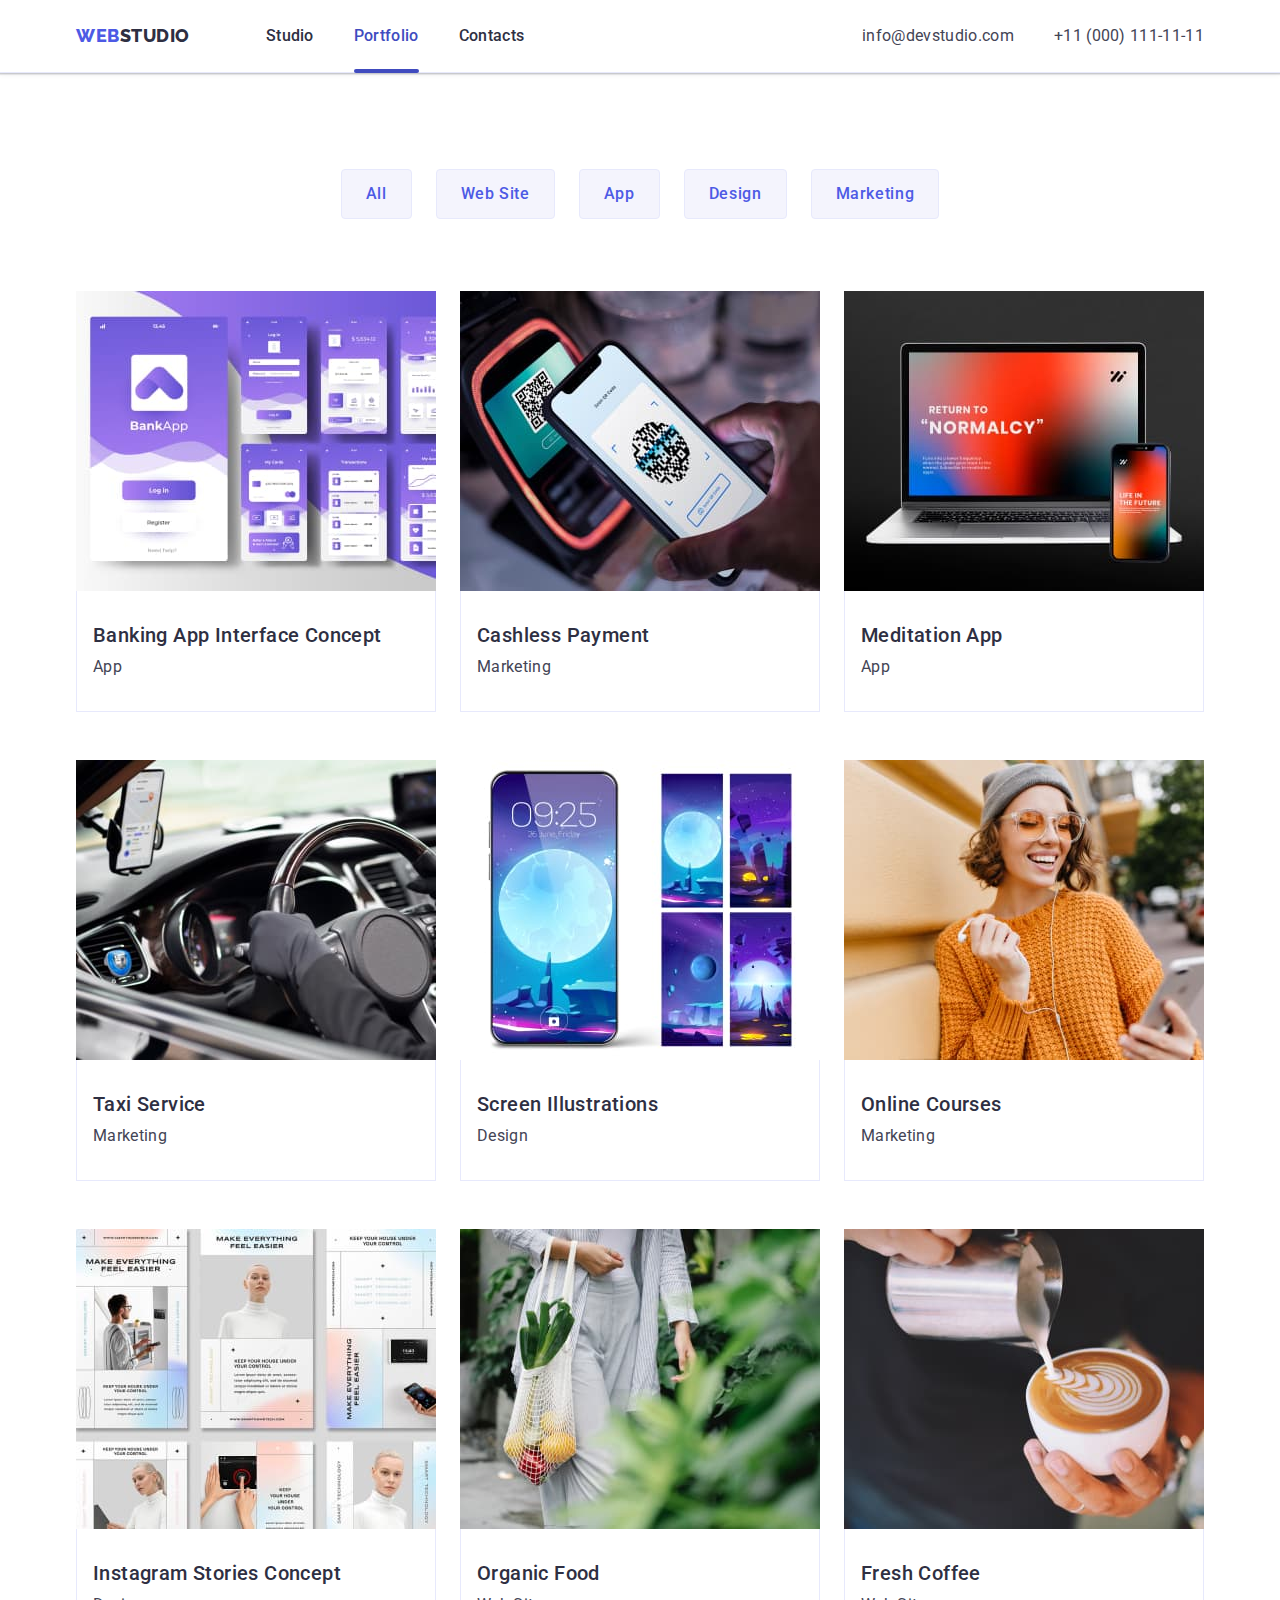
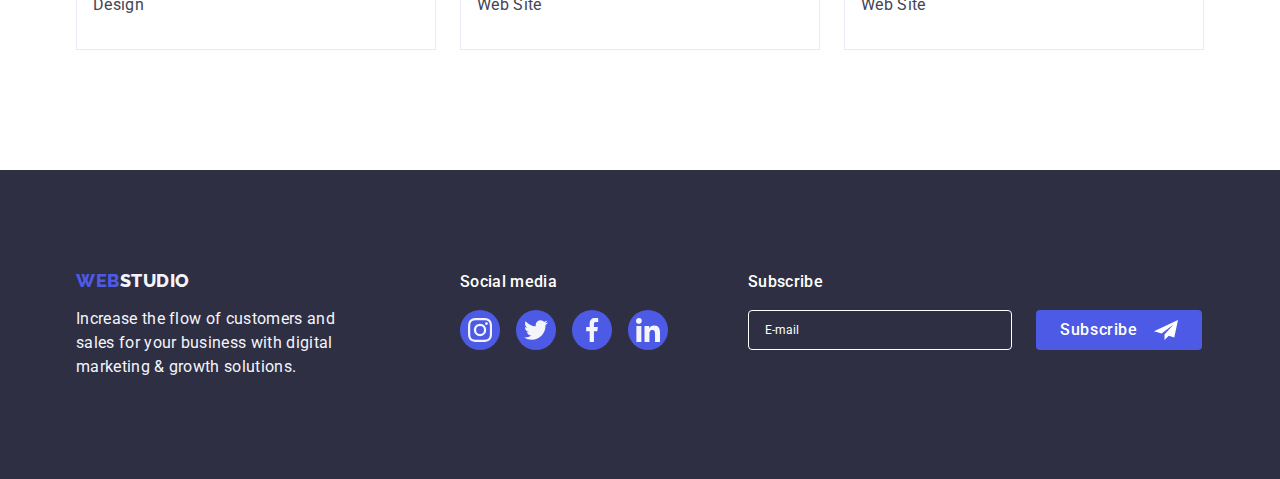
==== portfolio.html @ 39bed16f "doc" ====
<!DOCTYPE html>
<html lang="en">
<head>
    <meta charset="UTF-8">
    <meta http-equiv="X-UA-Compatible" content="IE=edge">
    <meta name="viewport" content="width=device-width, initial-scale=1.0">
    <title>Portfolio</title>
    <link rel="preconnect" href="https://fonts.googleapis.com"/>
<link rel="preconnect" href="https://fonts.gstatic.com"/>
<link href="https://fonts.googleapis.com/css2?family=Raleway:wght@800&family=Roboto:wght@400;500;700&display=swap" rel="stylesheet"/>
<link rel="stylesheet" href="https://cdnjs.cloudflare.com/ajax/libs/modern-normalize/2.0.0/modern-normalize.min.css"/>
    <link rel="stylesheet" href="./css/styles.css"/>
</head>
<body>
    <header class="header">
        <div class="container header-container">
        <nav class="header-navigation">
            <a class="logo link" href="./index.html">Web<span class="logo-color">Studio</span></a>
        <ul class="list header-list">
            <li><a class="link header-item" href="./index.html">Studio</a></li>
            <li><a class="link header-item current" href="./portfolio.html">Portfolio</a></li>
            <li><a class="link header-item" href="">Contacts</a></li>
        </ul>
         </nav>
         <address class="header-address">
            <ul class="header-list-address list">
                <li><a class="header-link-address link" href="mailto:info@devstudio.com">info@devstudio.com</a></li>
                <li><a class="header-link-address link" href="tel:+110001111111">+11 (000) 111-11-11</a></li>
            </ul>
    </address>
        </div>
</header>
<main>
<section class="section">
    <div class="container">
<h1 hidden>Menu</h1>
    <ul class="section-list list">
        <li>
            <button class="section-btn" type="button">All</button>
        </li>
        <li>
            <button class="section-btn" type="button">Web Site</button>
        </li>
        <li>
            <button class="section-btn" type="button">App</button>
        </li>
        <li>
            <button class="section-btn" type="button">Design</button>
        </li>
        <li>
            <button class="section-btn" type="button">Marketing</button>
        </li>
    </ul>
    <ul class="cards-list list">
        <li class="cards-item">
            <a class="card-item link" href="">
                <div class="card-cover-wrap">
            <img src="./images/bankingapp.jpg" alt="Banking App" width="360">
                    <p class="card-cover-text">14 Stylish and User-Friendly App Design Concepts · Task Manager App · Calorie Tracker App · Exotic Fruit Ecommerce App · Cloud Storage App</p>
        </div>
            <div class="card-description">
            <h2 class="card-title">Banking App Interface Concept</h2>
            <p class="card-text">App</p>
            </div></a>
        </li>
        <li class="cards-item">
            <a class="card-item link" href="">
                <div class="card-cover-wrap">
                <img src="./images/payment.jpg" alt="Payment" width="360">
                <p class="card-cover-text">14 Stylish and User-Friendly App Design Concepts · Task Manager App · Calorie Tracker App · Exotic Fruit Ecommerce App · Cloud Storage App</p></div>
                <div class="card-description">
                <h2 class="card-title">Cashless Payment</h2>
                <p class="card-text">Marketing</p>
            </div>
            </a>
        </li>
        <li class="cards-item">
            <a class="card-item link" href="">
                <div class="card-cover-wrap">
                <img src="./images/meditationapp.jpg" alt="Meditation App" width="360">
                <p class="card-cover-text">14 Stylish and User-Friendly App Design Concepts · Task Manager App · Calorie Tracker App · Exotic Fruit Ecommerce App · Cloud Storage App</p></div>
                <div class="card-description">
                <h2 class="card-title">Meditation App</h2>
                <p class="card-text">App</p>
            </div>
            </a>
        </li>
        <li class="cards-item">
            <a class="card-item link" href="">
                <div class="card-cover-wrap">
                <img src="./images/taxiservice.jpg" alt="Taxi Service" width="360">
                <p class="card-cover-text">14 Stylish and User-Friendly App Design Concepts · Task Manager App · Calorie Tracker App · Exotic Fruit Ecommerce App · Cloud Storage App</p></div>
                <div class="card-description">
                <h2 class="card-title">Taxi Service</h2>
                <p class="card-text">Marketing</p>
                </div>
            </a>
        </li>
        <li class="cards-item">
            <a class="card-item link" href="">
                <div class="card-cover-wrap">
                <img src="./images/screenillustrations.jpg" alt="Screen illustrations" width="360">
                <p class="card-cover-text">14 Stylish and User-Friendly App Design Concepts · Task Manager App · Calorie Tracker App · Exotic Fruit Ecommerce App · Cloud Storage App</p></div>
                <div class="card-description">
                <h2 class="card-title">Screen Illustrations</h2>
                <p class="card-text">Design</p>
            </div>
            </a>
        </li>
        <li class="cards-item">
            <a class="card-item link" href="">
                <div class="card-cover-wrap">
                <img src="./images/onlinecourses.jpg" alt="Online courses" width="360">
                <p class="card-cover-text">14 Stylish and User-Friendly App Design Concepts · Task Manager App · Calorie Tracker App · Exotic Fruit Ecommerce App · Cloud Storage App</p></div>
                <div class="card-description">
                <h2 class="card-title">Online Courses</h2>
                <p class="card-text">Marketing</p>
            </div>
            </a>
        </li>
        <li class="cards-item">
            <a class="card-item link" href="">
                <div class="card-cover-wrap">
                <img src="./images/instagram.jpg" alt="Instagram Stories Concept" width="360">
                <p class="card-cover-text">14 Stylish and User-Friendly App Design Concepts · Task Manager App · Calorie Tracker App · Exotic Fruit Ecommerce App · Cloud Storage App</p></div>
                <div class="card-description">
                <h2 class="card-title">Instagram Stories Concept</h2>
                <p class="card-text">Design</p>
            </div>
            </a>
        </li>
        <li class="cards-item">
            <a class="card-item link" href="">
                <div class="card-cover-wrap">
                <img src="./images/organicfood.jpg" alt="Organic Food" width="360">
                <p class="card-cover-text">14 Stylish and User-Friendly App Design Concepts · Task Manager App · Calorie Tracker App · Exotic Fruit Ecommerce App · Cloud Storage App</p></div>
                <div class="card-description">
                <h2 class="card-title">Organic Food</h2>
                <p class="card-text">Web Site</p>
            </div>
            </a>
        </li>
        <li class="cards-item">
            <a class="card-item link" href="">
                <div class="card-cover-wrap">
                <img src="./images/coffee.jpg" alt="Fresh Coffee" width="360">
                <p class="card-cover-text">14 Stylish and User-Friendly App Design Concepts · Task Manager App · Calorie Tracker App · Exotic Fruit Ecommerce App · Cloud Storage App</p></div>
                <div class="card-description">
                <h2 class="card-title">Fresh Coffee</h2>
                <p class="card-text">Web Site</p>
            </div>
            </a>
        </li>
     </ul>
</div>
</section>
</main>
<footer class="footer">
    <div class="container footer-container">
        <div class="footer-composition">
    <a class="logo-footer logo link" href="./index.html">Web<span class="logo-color-footer">Studio</span></a>
    <p class="footer-text">Increase the flow of customers and sales for your business with digital marketing & growth solutions.</p>
</div>
    <div class="footer-soc">
    <p class="footer-soc-text">Social media</p>
    <ul class="footer-soc-list list">
        <li class="footer-soc-item">
            <a href="" class="footer-soc-link link"
            target="_blank"
            rel="noopener norefferrer">
            <svg class="footer-soc-icon" width="24" height="24">
                <use href="./images/icons.svg#icon-instagram">
                </use>
            </svg>
        </a>
        </li>
        <li class="footer-soc-item">
            <a href="" class="footer-soc-link link"
            target="_blank"
            rel="noopener norefferrer">
            <svg class="footer-soc-icon" width="24" height="24">
                <use href="./images/icons.svg#icon-twitter">
                </use>
            </svg>
            </a>
        </li>
        <li class="footer-soc-item">
            <a href="" class="footer-soc-link link"
            target="_blank"
            rel="noopener norefferrer">
            <svg class="footer-soc-icon" width="24" height="24">
                <use href="./images/icons.svg#icon-facebook">
                </use>
            </svg>
        </a>
        </li>
        <li class="footer-soc-item">
            <a href="" class="footer-soc-link link"
            target="_blank"
            rel="noopener norefferrer">
            <svg class="footer-soc-icon" width="24" height="24">
                <use href="./images/icons.svg#icon-linkedin">
                </use>
            </svg>
        </a>
        </li>
    </ul>
</div>
<div class="footer-form">
    <p class="footer-form-title">Subscribe</p>
    <div class="footer-flex">
    <form>
        <label for="footer-email" class="footer-label"></label>
        <input type="text" class="footer-input" name="footer-email" placeholder="E-mail">
    </form>
    <button type="submit" class="footer-form-btn">
        <span class="footer-btn">Subscribe</span>
        <svg class="footer-btn-icon" width="24" height="24">
            <use href="./images/icons.svg#icon-Frame"></use>
        </svg>
    </button></div>
</div>
</footer>
</body>
</html>
---- css/styles.css ----
body {
    font-family: 'Roboto', sans-serif;
    color: #434455;
    background-color: var(--first-background);
}
p, h1, h2, h3, h4, h5, h6 {
    margin: 0;
}
ul, ol {
    margin: 0;
    padding: 0;
}
img {
    display: block;
}
.container {
    width: 1158px;
    padding-left: 15px;
    padding-right: 15px;
    margin: 0 auto;
   
}
:root {
    --title-color: #2E2F42;
    --text-color: #434455;
    --first-background: #FFFFFF;
    --second-background: #2E2F42;
}
.list {
    list-style: none;
}
.link {
    text-decoration: none;
}
/* --------------header--------- */
.header {
border-bottom: 1px solid #E7E9FC;
box-shadow: 0px 2px 1px rgba(46, 47, 66, 0.08), 0px 1px 1px rgba(46, 47, 66, 0.16), 0px 1px 6px rgba(46, 47, 66, 0.08);
}

.logo {
    font-family: 'Raleway', sans-serif;
    font-weight: 800;
    font-size: 18px;
    line-height: 1.17;
    display: flex;
    align-items: center;
    letter-spacing: 0.03em;
    text-transform: uppercase;
    color: #4D5AE5;
    margin-right: 76px;
}
.logo-color{
    font-family: 'Raleway',sans-serif;
    font-weight: 800;
    font-size: 18px;
    line-height: 1.17;
    display: flex;
    align-items: center;
    letter-spacing: 0.03em;
    text-transform: uppercase;
    color: #2E2F42;
    
}

.header-container {
    display: flex;
    padding: 0 15px;
    
}
.header-navigation {
    display: flex;
    align-items: center;
}
.header-list {
    display: flex;
    align-items: center;
    gap: 40px;
}
.header-item {
    padding-top: 24px;
    font-weight: 500;
    font-size: 16px;
    line-height: 1.5;
    letter-spacing: 0.02em;
    color: var(--title-color);
    display: block;
    padding-bottom: 24px;
    position: relative;
    transition-property: color;
    transition: color 250ms cubic-bezier(0.4, 0, 0.2, 1);
     
}
.header-item::after {
    content: '';
    position: absolute;
    left: 0;
    bottom: -1px; 
    transform: scaleX(0);
    width: 100%;
    height: 4px;
    background-color: #404BBF;
    border-radius: 2px;
    transition-property: transform;
    transition: transform 250ms cubic-bezier(0.4, 0, 0.2, 1); 
}
.header-item:hover::after,
 .header-item:focus::after,
 .header-item.current::after {
    transform: scaleX(1);
 }

.header-item:hover,
 .header-item:focus,
 .header-item.current{
    color: #404BBF;

}

.header-address {
    font-style: normal;
    margin-left: auto;
}
.header-list-address {
    display: flex;
    align-items: center;
    gap: 40px;
    padding-top: 24px;
    padding-bottom: 24px;
}
.header-link-address {
    font-size: 16px;
    font-style: normal;
    line-height: 1.5;
    letter-spacing: 0.02em;
    color: var(--text-color);
    transition-property: color;
    transition: color 250ms cubic-bezier(0.4, 0, 0.2, 1);
}
.header-link-address:hover, 
.header-link-address:focus {
    color: #404BBF;
}

/* --------------section--------- */
.section {
    padding-top: 96px; padding-bottom: 120px;
}
.section-list {
    gap: 24px;
    display: flex;
    justify-content: center;
    margin-bottom: 72px;

}
.section-btn {
    font-family:inherit;
    font-weight: 500;
    font-size: 16px;
    line-height: 1.5;
    text-align: center;
    letter-spacing: 0.04em;
    color: #4D5AE5;
    background: #F4F4FD;
    border: 1px solid #E7E9FC;
    border-radius: 4px;
    cursor: pointer;
    padding: 12px 24px;
    transition: color 250ms cubic-bezier(0.4, 0, 0.2, 1), background-color 250ms cubic-bezier(0.4, 0, 0.2, 1), border-color 250ms cubic-bezier(0.4, 0, 0.2, 1), box-shadow 250ms cubic-bezier(0.4, 0, 0.2, 1);
   
}
.section-btn:hover {
    background-color: #4D5AE5;
    color: #FFFFFF;
    border: 1px solid transparent;
    box-shadow: 0px 3px 1px rgba(0, 0, 0, 0.1), 0px 2px 1px rgba(0, 0, 0, 0.08), 0px 2px 2px rgba(0, 0, 0, 0.12); 
}
.section-btn:focus{
    background-color: #404BBF;
    color: #FFFFFF;
    border: 1px solid transparent; 
    box-shadow: 0px 3px 1px rgba(0, 0, 0, 0.1), 0px 2px 1px rgba(0, 0, 0, 0.08), 0px 2px 2px rgba(0, 0, 0, 0.12); 
}

    /* --------------main--------- */
.main {
    background: var(--second-background);
    padding-top: 188px;
    padding-bottom: 188px;
    background-image:
        linear-gradient(rgba(46, 47, 66, 0.7), rgba(46, 47, 66, 0.7)), url(../images/img-name.jpg);
    max-width: 1440px;
    background-repeat: no-repeat;
    background-position: center;
    background-size: cover;
}

.main-title {
    font-size: 56px;
    line-height: 1.07;
    text-align: center;
    letter-spacing: 0.02em;
    color: #FFFFFF;
   max-width: 496px;
   height: 120px;
   margin-bottom: 48px;
   padding-left: 316px;
   padding-right: 316px;
   box-sizing: content-box;
}
.page-main-btn {
    font-family:inherit;
    font-weight: 500;
    font-size: 16px;
    line-height: 1.5;
    letter-spacing: 0.04em;
    color: #FFFFFF;
    background: #4D5AE5;
    box-shadow: 0px 4px 4px rgba(0, 0, 0, 0.15);
    border-radius: 4px;
    cursor: pointer;
    border: none;
    
}
.main-btn {
    min-width: 169px;
    height: 56px;
   margin-right: 479px;
    margin-left: 480px;
    display: block;
    transition-property: color;
    transition: background-color 250ms cubic-bezier(0.4, 0, 0.2, 1); 
    

}

.main-btn:hover, .main-btn:focus {
    background-color: #404BBF;
    
}

 /* --------------wraper--------- */
 .wrapper {
    padding: 120px 0;
 }
 .wraper-container {
    display: flex;
    justify-content: center;
    align-items: center;
    
 }
 .wraper-soc {
    display: flex;
    align-items: center;
    justify-content: center;
    height: 112px;
    background-color: #f4f4fd;
    border-radius: 4px;
    margin-bottom: 8px;
 }
 .wrapper-soc-list {
    display: flex;
    align-items: center;
    flex-wrap: wrap; 
    gap: 24px;
}

.wraper-soc-item {
    width: 264px;
    
}
.wraper-soc-link {
    width: 100%;
    height: 100%;
    display: flex;
    justify-content: center;
   align-items: center;
}

 .wrapper-menu {
  position: absolute;
  width: 1px;
  height: 1px;
  margin: -1px;
  border: 0;
  padding: 0;
  white-space: nowrap;
  clip-path: inset(100%);
  clip: rect(0 0 0 0);
  overflow: hidden;
}

.wrapper-list-title {
    font-weight: 500;
    font-size: 20px;
    line-height: 1.2;
    letter-spacing: 0.02em;
    color:var(--title-color);
    margin-bottom: 8px;
    
}
.wrapper-list-text {
    font-size: 16px;
    line-height: 1.5;
    letter-spacing: 0.02em;
    max-width: 264px;
    
}
/* ------------services----------- */
.services {
    padding-bottom: 120px;
}
.services-container {
    display: flex;
    flex-wrap: wrap;
    justify-content: center;
    
}
.services-title {
    font-size: 36px;
    line-height: 1.11;
    text-align: center;
    letter-spacing: 0.02em;
    text-transform: capitalize;
    color:var(--title-color);
    margin-bottom: 72px;
    min-width: 323px;
    
    
    
}
.services-list {
    
    display: flex;
    gap: 24px;
    
}

/* ------------team----------- */
.team {
    padding: 120px 0;
    background-color: #F4F4FD
}
.team-container {
    display: flex;
    flex-wrap: wrap;
    justify-content: center;
}
.team-soc-list {
    display: flex;
    justify-content: center;
    gap: 24px;
}
.team-soc-item {
    width: 40px;
    height: 40px;
}
.team-soc-link {
    width: 100%;
    height: 100%;
    background-color: #4D5AE5;
    border-radius: 50%;
    display: flex;
    align-items: center;
    justify-content: center;
    transition-property: color;
    transition: background-color 250ms cubic-bezier(0.4, 0, 0.2, 1);

}
.team-soc-link:hover {
    background-color: #404bbf;;
}
.team-soc-link:focus {
    background-color: #404bbf;;
}
.team-soc-icon {
    fill: #f4f4fd ;
}
.team-block {
    background-color: var(--first-background);
}
.team-list {
    display: flex;
    gap: 24px;
    
}
.team-title {
    font-size: 36px;
    line-height: 1.11;
    text-align: center;
    letter-spacing: 0.02em;
    text-transform: capitalize;
    color: var(--title-color);
    min-width: 162px;
    margin-bottom: 72px;
    
}
.team-description {
    padding: 32px 16px;

}
.team-block {
    width: calc(100%-72px)/4;
    border-radius: 0px 0px 4px 4px;
    box-shadow: 0px 1px 6px rgba(46, 47, 66, 0.08), 0px 1px 1px rgba(46, 47, 66, 0.16), 0px 2px 1px rgba(46, 47, 66, 0.08);
}
.team-item {
    font-weight: 500;
    font-size: 20px;
    line-height: 1.2;
    text-align: center;
    letter-spacing: 0.02em;
    color: var(--title-color);
    margin-bottom: 8px;
}
.team-item-text {
    font-size: 16px;
    line-height: 1.5;
    text-align: center;
    letter-spacing: 0.02em;
    margin-bottom: 8px;
}
.customers {
    padding: 120px 0;
}
.customers-container {
    display: flex;
    align-items: center;
    flex-wrap: wrap;
    justify-content: center;

}
.customers-title {
    font-size: 36px;
    line-height: 1.11;
    text-align: center;
    letter-spacing: 0.02em;
    text-transform: capitalize;
    color: var(--title-color);
    min-width: 183px;
    margin-bottom: 72px;
    
}
.customers-list {
    display: flex;
    gap: 24px;
}
.customers-item {
    width: calc(100% - 120px) / 6;
    height: 88px;
}
.customers-link {
    width: 100%;
    height: 100%;
    border: 1px solid #8E8F99;
    border-radius: 4px;
    display: flex;
    align-items: center;
    justify-content: center;
    fill: #8E8F99;
    color: #8e8f99; 
    transition-property: color, border;
    transition: color 250ms cubic-bezier(0.4, 0, 0.2, 1), border-color 250ms cubic-bezier(0.4, 0, 0.2, 1);
}
.customers-soc-icon {
    width: 164px;
    height: 88px;
    padding: 16px 32px;
    fill: currentColor;
}
.customers-link:hover, .customers-link:focus {
    border-color: #404BBF;
    color: #404bbf; 
}



.cards-list {
    display: flex;
    flex-wrap: wrap;
    column-gap: 24px;
    row-gap: 48px;
    
}
.cards-item {
    background-color: var(--first-background);
     width: calc((100% - 48px) / 3);
     
}
.card-item:hover .card-cover-text {
    transform: translateY(0);
}
.card-item:focus .card-cover-text {
    transform: translateY(0);
}
.card-cover-text {
position: absolute;
top: 0;
font-size: 16px;
line-height: 1.5;
letter-spacing: 0.02em;
padding: 40px 32px;
color: #F4F4FD;
background-color:  #4D5AE5;;
height: 100%;
transform: translateY(100%);
transition: transform 250ms cubic-bezier(0.4, 0, 0.2, 1);
}
.card-cover-wrap {
position: relative;
overflow: hidden;
}
.card-title {
    font-weight: 500;
    font-size: 20px;
    line-height: 1.2;
    letter-spacing: 0.02em;
    color:var(--title-color);
    margin-bottom: 8px;
    
}
.card-item {
    display: block;
    transition-property: box-shadow;
    transition: box-shadow 250ms cubic-bezier(0.4, 0, 0.2, 1);
}
.card-item:hover, .card-item:focus {
    box-shadow: 0px 1px 6px rgba(46, 47, 66, 0.08), 0px 1px 1px rgba(46, 47, 66, 0.16), 0px 2px 1px rgba(46, 47, 66, 0.08);
}

.card-text {
    font-size: 16px;
    line-height: 1.5;
    letter-spacing: 0.02em;
    color:var(--text-color);
}
.card-description {
    padding: 32px 16px;
    border: 1px solid #E7E9FC;
    border-top: none;
}
/* ------------footer----------- */
.footer {
    background: var(--second-background);
    padding-top: 100px;
    padding-bottom: 100px;
}
.footer-container {
   display: flex;
   align-items: baseline;
}

.footer-text {
    font-size: 16px;
    line-height: 1.5;
    letter-spacing: 0.02em;
    color: #F4F4FD;
    max-width: 264px;
}
.logo-footer {
    margin-bottom: 16px;
    display: inline-block;
}
.logo-color-footer{
    color: #F4F4FD;
}
.footer-soc-text {
    font-weight: 500;
    font-size: 16px;
    line-height: 1.5;
    letter-spacing: 0.02em;
    color: var(--first-background);
    margin-bottom: 16px;
}
.footer-soc-list {
    display: flex;
    justify-content: center;
    gap: 16px;
}

.footer-soc-item {
    width: 40px;
    height: 40px;
}
.footer-soc-link {
    width: 100%;
    height: 100%;
    background-color: #4D5AE5;
    border-radius: 50%;
    display: flex;
    justify-content: center;
    align-items: center;
    transition: background-color 250ms cubic-bezier(0.4, 0, 0.2, 1);
}

.footer-soc-icon {
    fill: #f4f4fd ;
    transition-property: color;
    transition: background-color 250ms cubic-bezier(0.4, 0, 0.2, 1);
}
.footer-soc-link:hover {
    background-color: #31d0aa;

}
.footer-soc-link:focus {
    background-color: #31d0aa;
}
.footer-composition {
    margin-right: 120px;
}
.footer-form {
    margin-left: 80px;
}
.footer-flex {
    display: flex;
    gap: 24px;
    margin-top: 16px;
}
.footer-form-title {
    font-weight: 500;
    font-size: 16px;
    line-height: 1.5;
    letter-spacing: 0.02em;
    color: var(--first-background);
}
.footer-input {
    outline: transparent;
    width: 264px;
    height: 40px;
    border: 1px solid #FFFFFF;
    border-radius: 4px;
    background-color: #2E2F42;
    color: #FFFFFF;
}
.footer-input::placeholder {
    font-weight: 400;
    font-size: 12px;
    line-height: 2.0;
    color: #FFFFFF;
    position: absolute;
    top: 50%;
    transform: translateY(-50%);
    left: 16px;
}
.footer-form-btn {
    font-weight: 500;
    font-size: 16px;
    line-height: 1.5;
    display: flex;
    align-items: center;
    text-align: center;
    letter-spacing: 0.04em;
    color: #FFFFFF;
    background-color: #4D5AE5;
    border-radius: 4px;
    padding: 8px 24px;
    gap: 16px;
    border: none;
    transition-property: background-color;
    transition: background-color 250ms cubic-bezier(0.4, 0, 0.2, 1)
}
.footer-form-btn:focus, .footer-form-btn:hover {
    background-color: #404BBF;;
}
.footer-btn-icon {
    fill: #FFFFFF;
}

.backdrop {
    position: fixed;
    width: 100%;
    height: 100%;
    background-color: rgba(46, 47, 66, 0.4);
    top: 0;
    transition: opacity 250ms cubic-bezier(0.4, 0, 0.2, 1),visibility 250ms cubic-bezier(0.4, 0, 0.2, 1);
}
.backdrop.is-hidden .modal {
    transform: translate(-50%, -50%) scale(0);
}
.modal {
    position: absolute;
    top: 50%;
    left: 50%;
    transform: translate(-50%, -50%) scale(1);
    transition: transform 250ms cubic-bezier(0.4, 0, 0.2, 1); 
    width: 408px;
    min-height: 584px;
    background-color: #FCFCFC;
    border-radius: 4px;
    box-shadow: 0px 1px 1px rgba(0, 0, 0, 0.14), 0px 1px 3px rgba(0, 0, 0, 0.12), 0px 2px 1px rgba(0, 0, 0, 0.2);
    padding: 24px;
}

.modal-close {
    width: 24px;
    height: 24px;
    border-radius: 50%;
    background-color: #E7E9FC;
    border: 1px solid rgba(0, 0, 0, 0.1);
    display: block;
    margin-left: auto;
    color: #2E2F42;
    position: absolute; 
    top: 24px;
    right: 24px;
    padding: 0;
    cursor: pointer;
    transition: background-color 250ms cubic-bezier(0.4, 0, 0.2, 1), border 250ms cubic-bezier(0.4, 0, 0.2, 1); 
    display: flex;
    align-items: center;
    justify-content: center;
}
.modal-close:hover, .modal-close:focus {
    background-color: #404bbf;
    border: none;
}
.modal-close:hover .modal-icon,
 .modal-close:focus .modal-icon {
    fill: #ffffff;
}
.modal-icon {
    fill: #2E2F42;
    transition: fill 250ms cubic-bezier(0.4, 0, 0.2, 1);
}

.is-hidden {
    visibility: hidden;
    opacity: 0;
    pointer-events: none;
}
.modal-title {
    margin-top: 48px;
    font-weight: 500;
    font-size: 16px;
    line-height: 1.5;
    text-align: center;
    letter-spacing: 0.02em;
    color: #2E2F42;
    margin-bottom: 16px;
}

.modal-input {
    width: 100%;
    height: 40px;
    border: 1px solid #2E2F4266;
    border-radius: 4px;
    outline: transparent;
    padding-left: 38px;
}
.modal-input:focus {
    border-color: #4D5AE5;
}
.modal-input:focus + .form-icon {
    fill:#4D5AE5;
}
.input-label {
    font-style: normal;
    font-weight: 400;
    font-size: 12px;
    line-height: 1.17;
    letter-spacing: 0.04em;
    color: #8E8F99;
    display: block;
}
.modal-text {
    width: 100%;
    border: 1px solid #2E2F4266;;
    border-radius: 4px;
    height: 120px;
    resize: none;
    outline: transparent;
    position: relative;
    margin-top: 4px;
    padding-left: 4px;
}
.input-wrap {
    position: relative;
    margin-top: 4px;
}
.form-icon {
    position: absolute;
    top: 50%;
    left: 16px;
    transform: translateY(-50%);
}
.modal-field {
    margin-bottom: 8px;
}
.modal-text::placeholder {
    font-weight: 400;
    font-size: 12px;
    line-height: 1.17;
    letter-spacing: 0.04em;
    color: rgba(46, 47, 66, 0.4);
    position: absolute;
    top: 8px;
    left: 16px;
}
.modal-text:focus {
    border-color: #4D5AE5;
}
.modal-btn {
    background: #4D5AE5;
    box-shadow: 0px 4px 4px rgba(0, 0, 0, 0.15);
    border-radius: 4px;
    border: none;
    font-style: normal;
    font-weight: 500;
    font-size: 16px;
    line-height: 1.5;
    color: #FFFFFF;
    width: 169px;
    height: 56px;
    position: absolute;
    top: 504px;
    left: 119px;
    transition-property: background-color;
    transition: background-color 250ms cubic-bezier(0.4, 0, 0.2, 1)
}
.modal-btn:focus, .modal-btn:hover {
    background-color:#404BBF;;
}
.check-span {
    width: 16px;
    height: 16px;
    border: 1px solid rgba(46, 47, 66, 0.4);
    border-radius: 2px;
    display: flex;
    justify-content: center;
    align-items: center;
    fill: transparent;
}
.check-label a {
    color: #4D5AE5;
}
.check-label {
    display: flex;
    align-items: center;
    font-weight: 400;
    font-size: 12px;
    line-height: 1.17;
    letter-spacing: 0.04em;
    color: #8E8F99;
    gap: 8px;
}
.modal-chbox:checked + .check-label> .check-span {
    background-color: #404BBF;
    fill: #F4F4FD;
    border: 1px solid #404BBF;
    
}
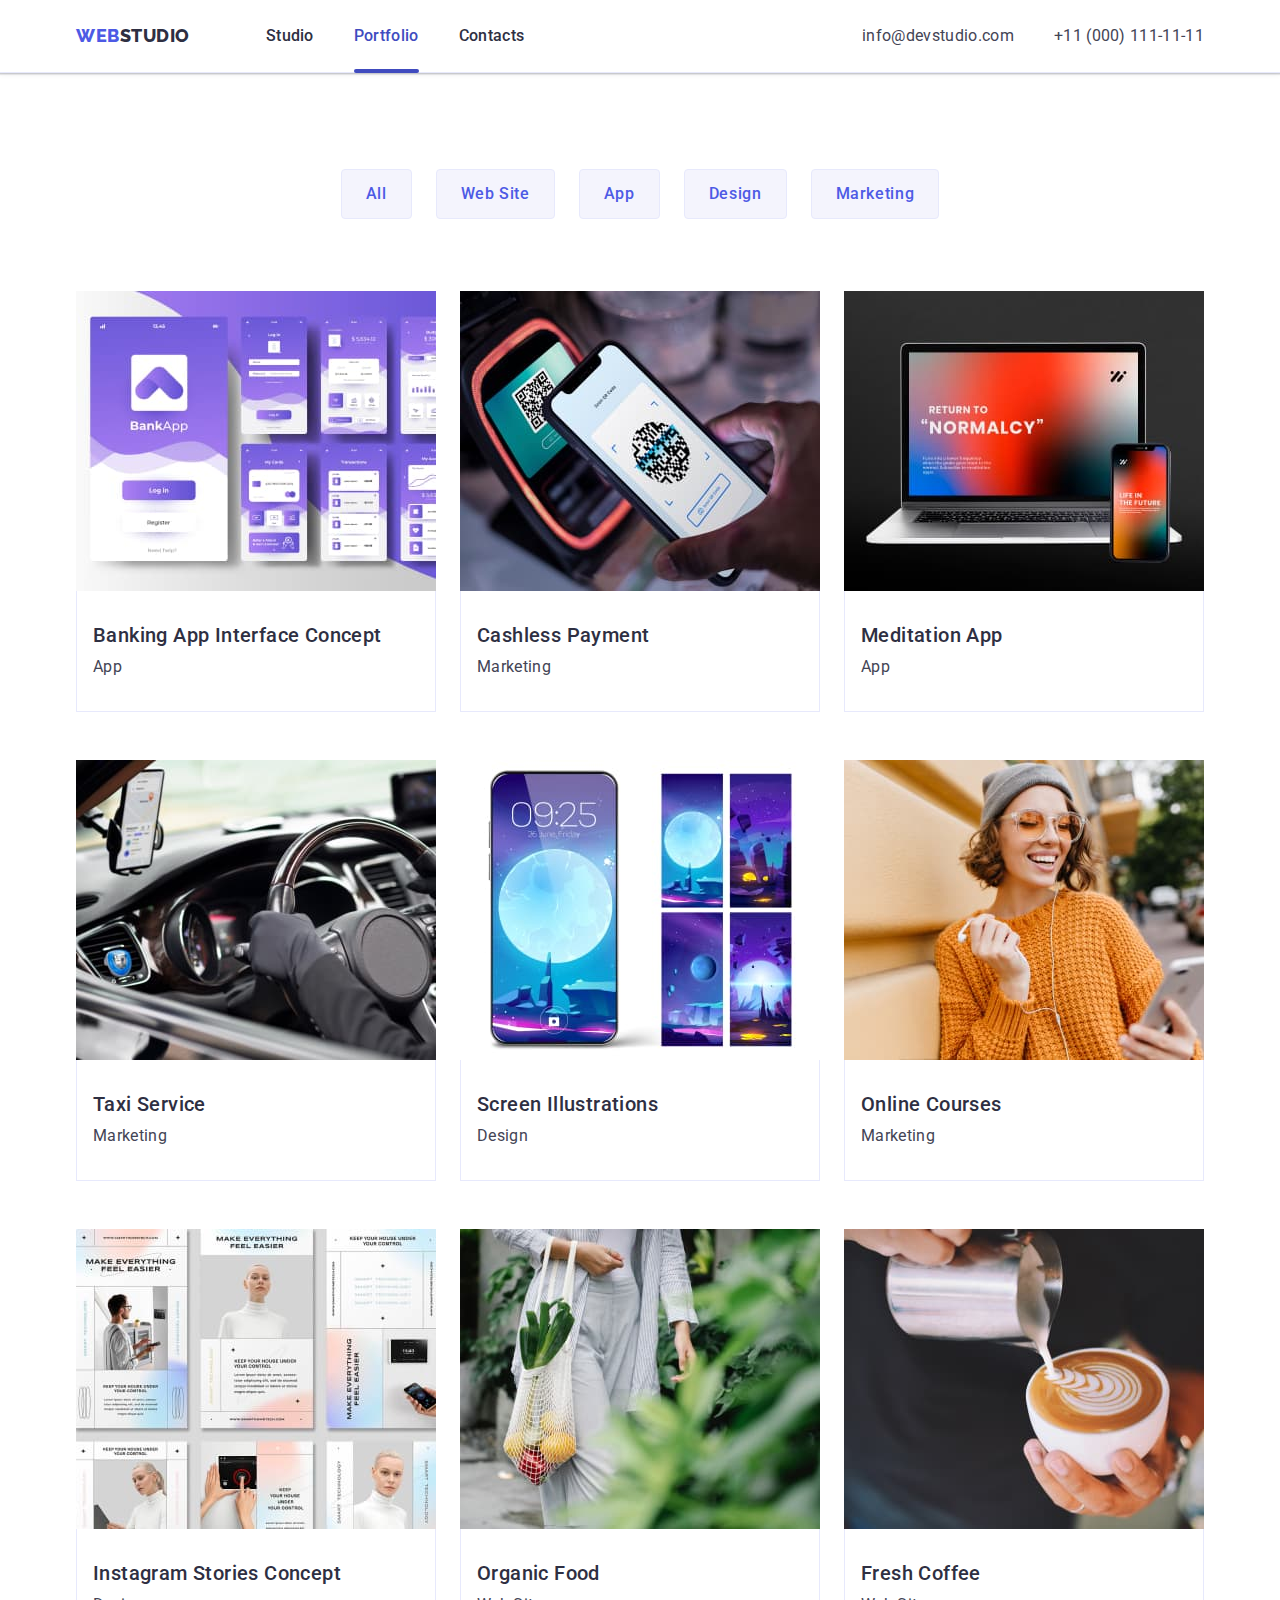
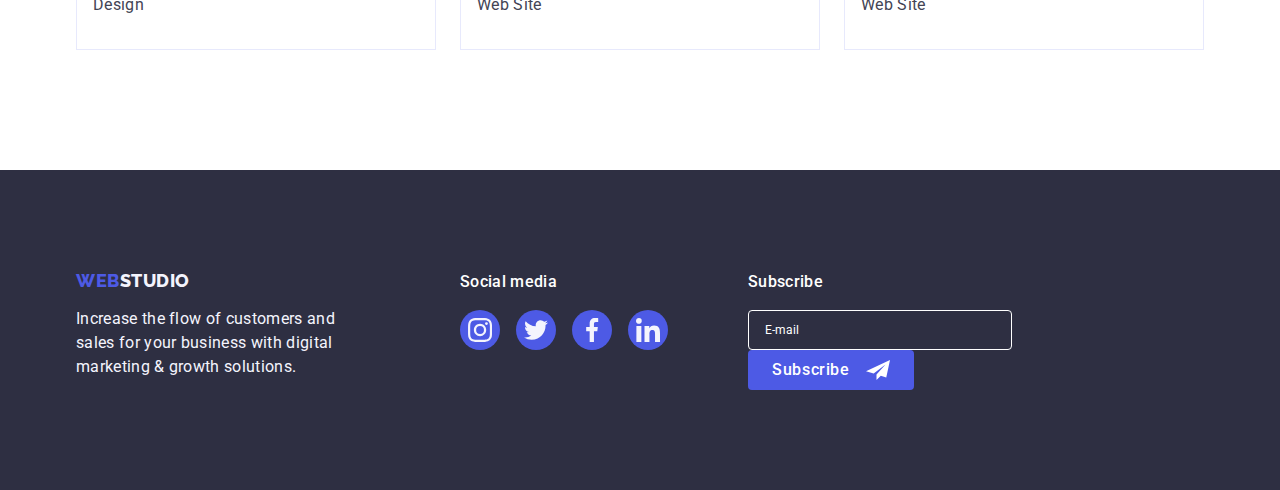
==== commit 549a692e: "footer" ====
--- a/portfolio.html
+++ b/portfolio.html
@@ -211,15 +211,16 @@
     <div class="footer-flex">
     <form>
         <label for="footer-email" class="footer-label"></label>
-        <input type="text" class="footer-input" name="footer-email" placeholder="E-mail">
-    </form>
+        <input type="text" class="footer-input" name="footer-email" id="footer-email" placeholder="E-mail">
+   
     <button type="submit" class="footer-form-btn">
         <span class="footer-btn">Subscribe</span>
         <svg class="footer-btn-icon" width="24" height="24">
             <use href="./images/icons.svg#icon-Frame"></use>
         </svg>
-    </button></div>
-</div>
+    </button></form></div>
+</div>
+    </div>
 </footer>
 </body>
 </html>--- a/css/styles.css
+++ b/css/styles.css
@@ -614,7 +614,7 @@
 .footer-flex {
     display: flex;
     gap: 24px;
-    margin-top: 16px;
+    
 }
 .footer-form-title {
     font-weight: 500;
@@ -622,6 +622,7 @@
     line-height: 1.5;
     letter-spacing: 0.02em;
     color: var(--first-background);
+    margin-bottom: 16px;
 }
 .footer-input {
     outline: transparent;
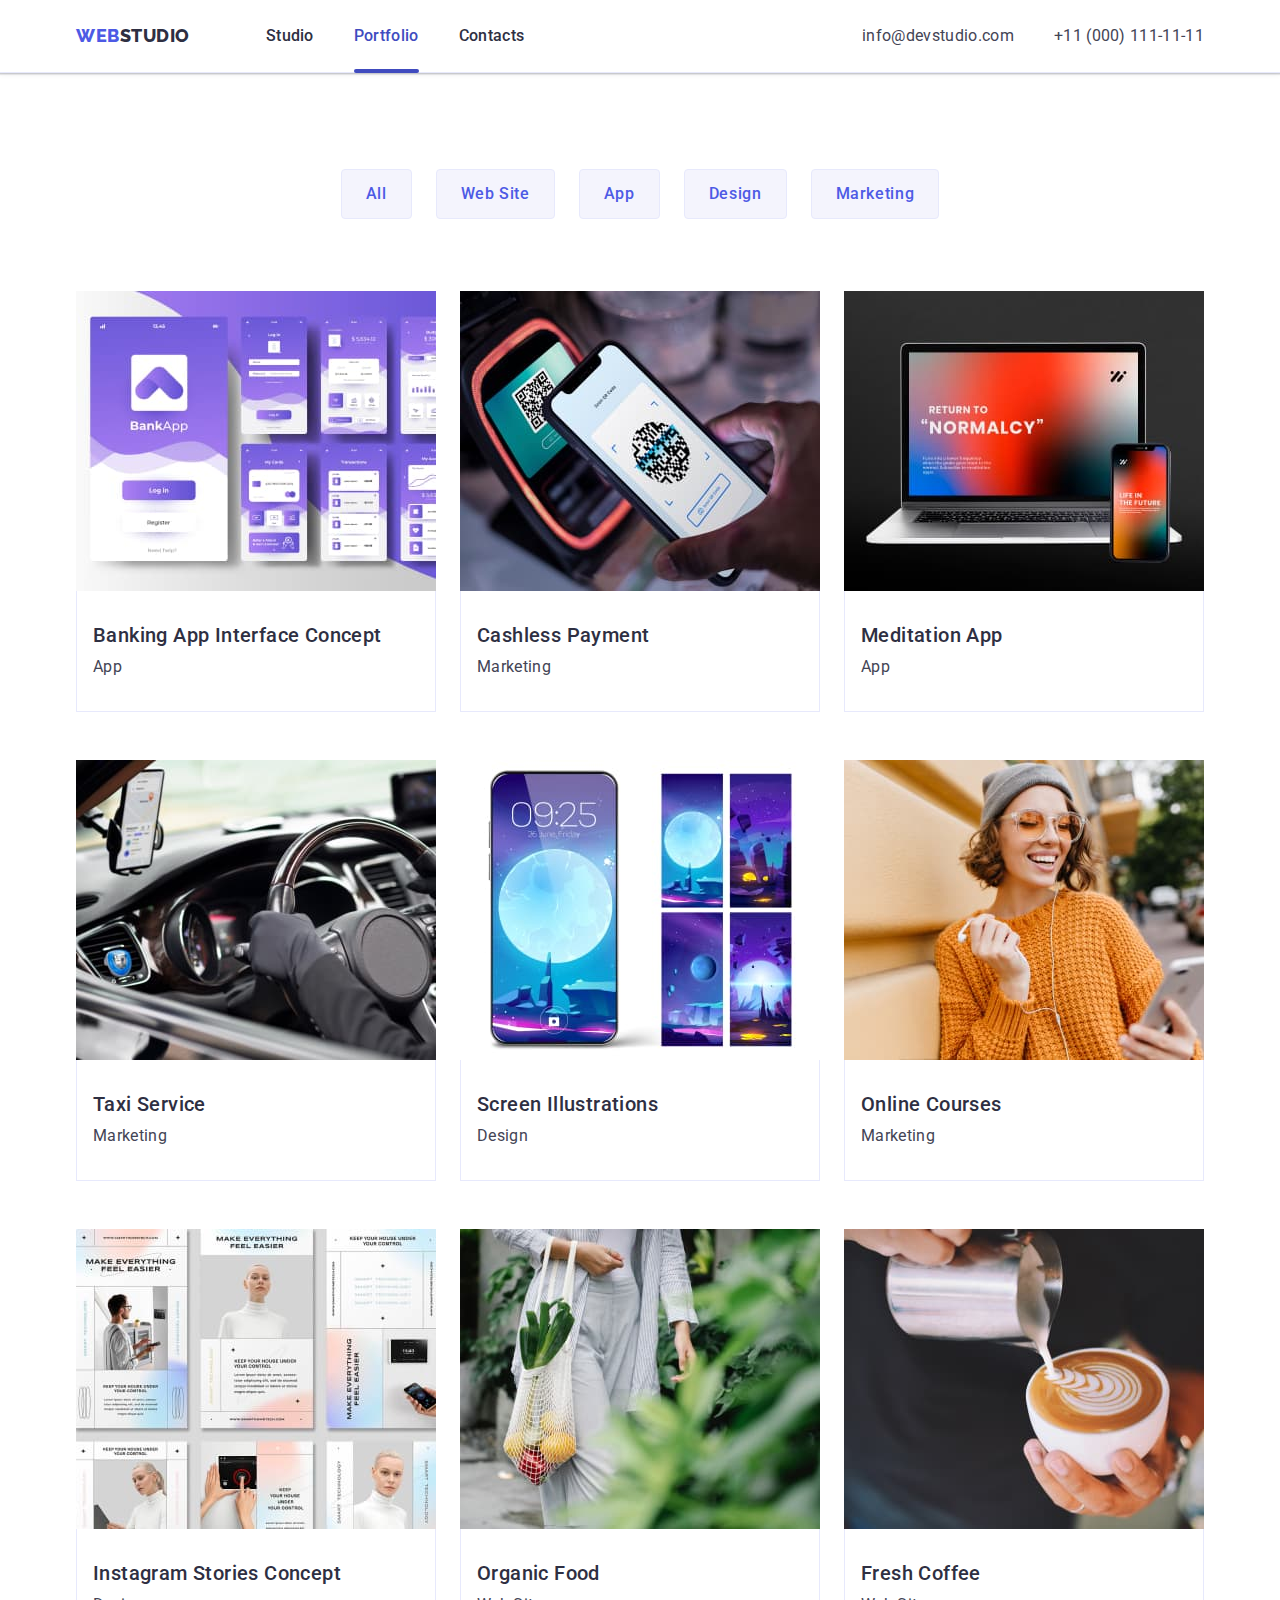
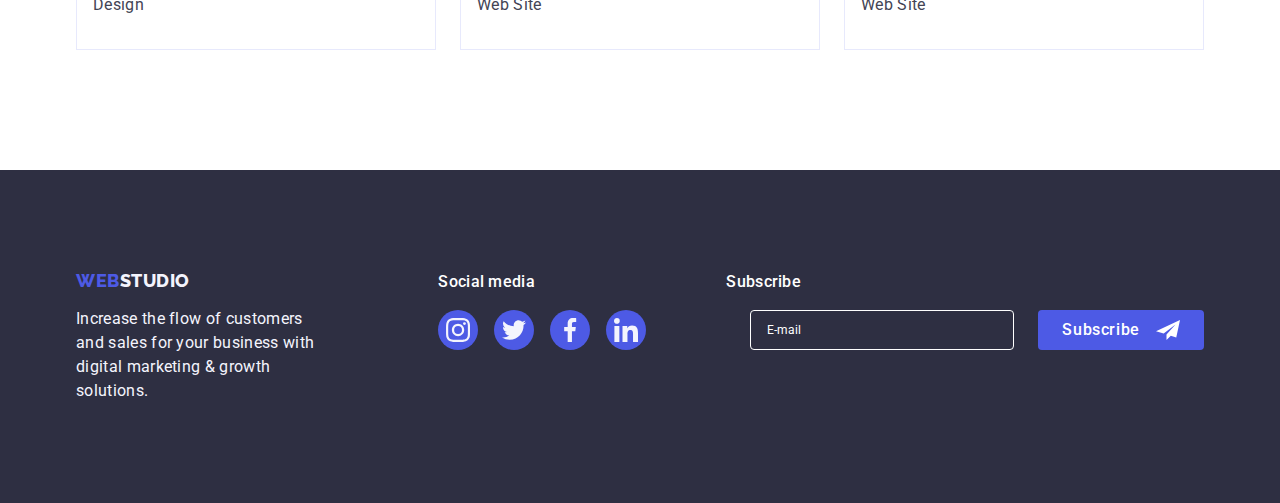
==== commit 57e09533: "doc" ====
--- a/portfolio.html
+++ b/portfolio.html
@@ -208,8 +208,8 @@
 </div>
 <div class="footer-form">
     <p class="footer-form-title">Subscribe</p>
-    <div class="footer-flex">
-    <form>
+    <div class="footer-form-div">
+    <form class="footer-flex">
         <label for="footer-email" class="footer-label"></label>
         <input type="text" class="footer-input" name="footer-email" id="footer-email" placeholder="E-mail">
    
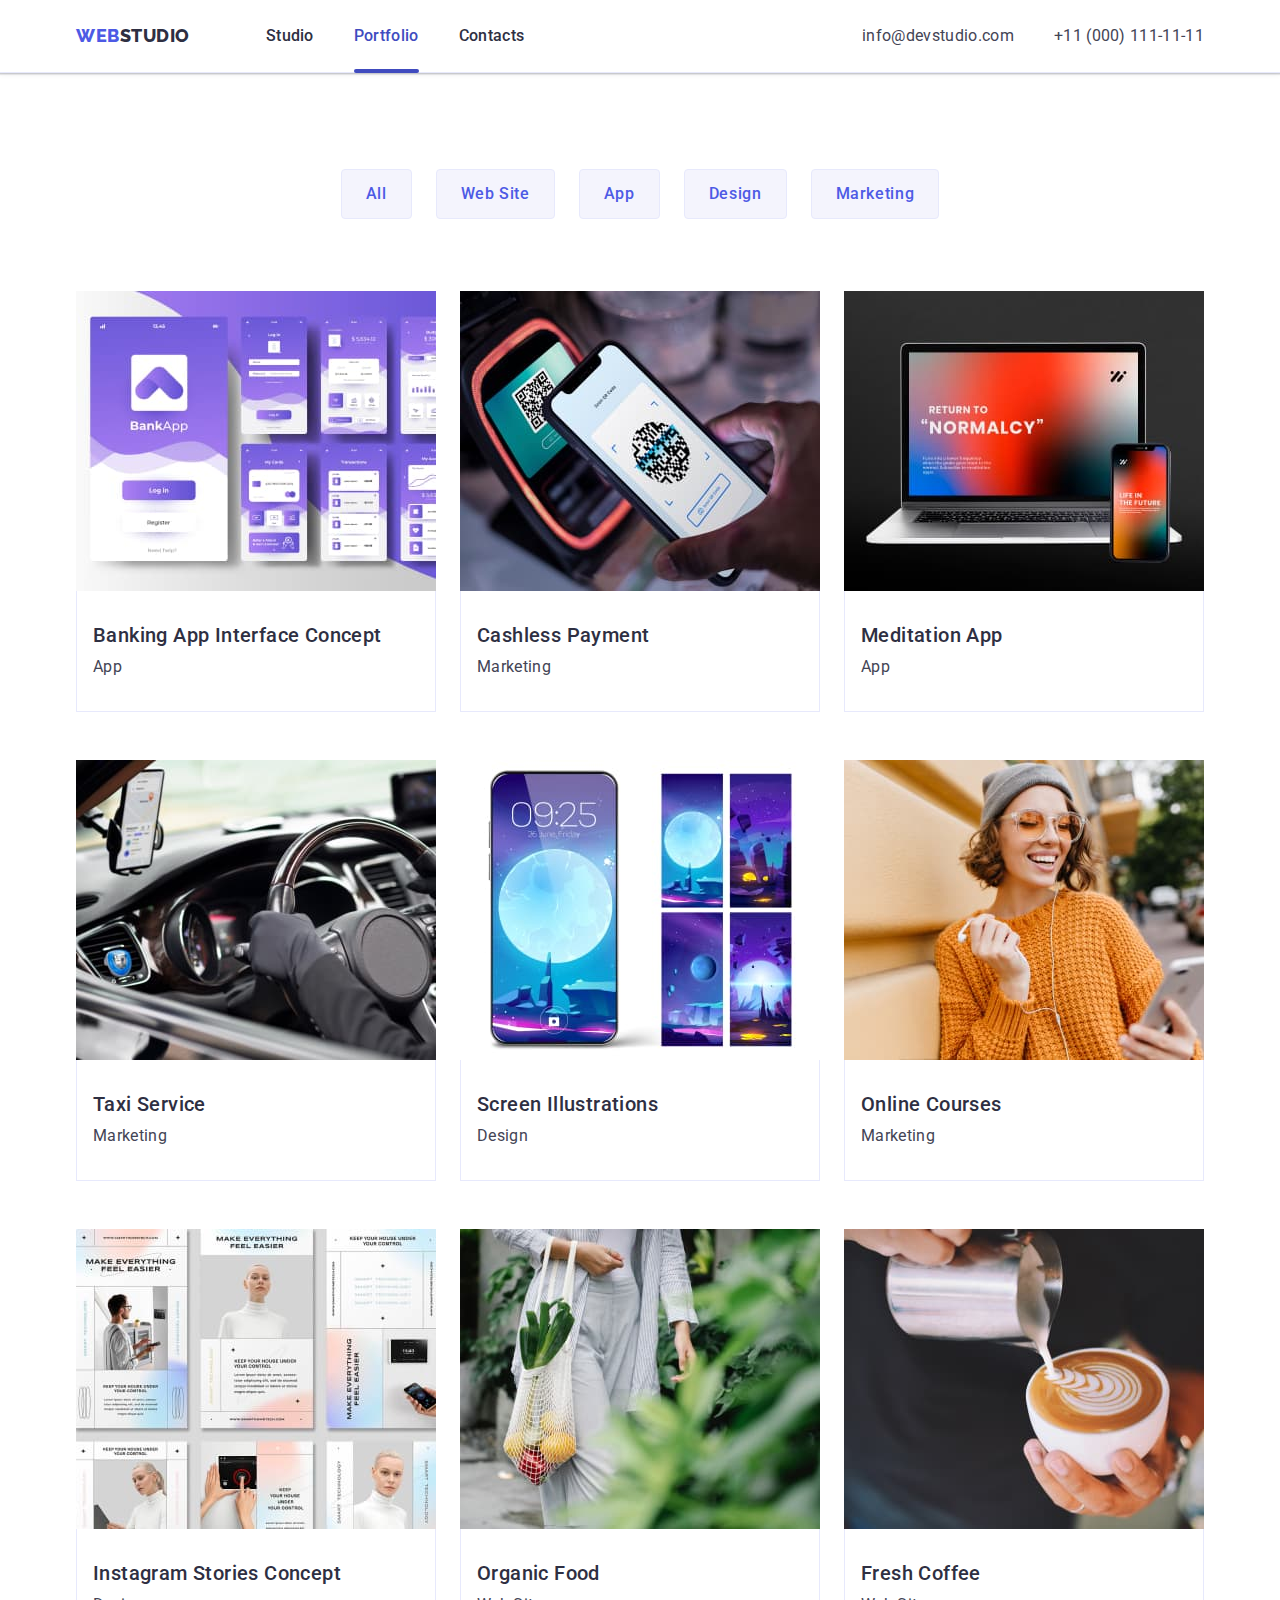
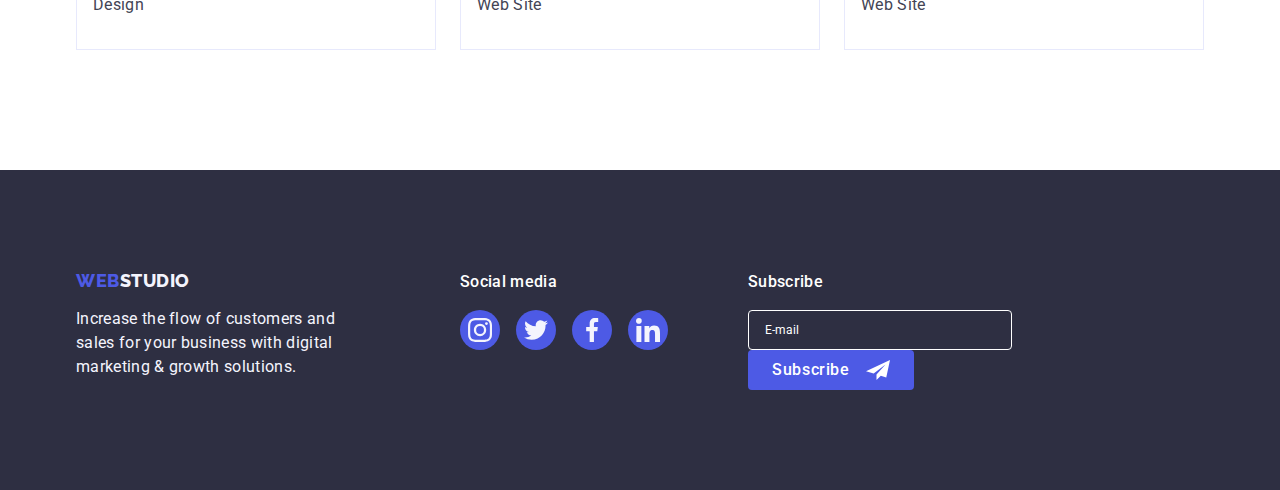
==== commit c4390f6c: "footer" ====
--- a/portfolio.html
+++ b/portfolio.html
@@ -208,17 +208,15 @@
 </div>
 <div class="footer-form">
     <p class="footer-form-title">Subscribe</p>
-    <div class="footer-form-div">
     <form class="footer-flex">
-        <label for="footer-email" class="footer-label"></label>
+        <label for="footer-email" class="footer-label">
         <input type="text" class="footer-input" name="footer-email" id="footer-email" placeholder="E-mail">
-   
     <button type="submit" class="footer-form-btn">
         <span class="footer-btn">Subscribe</span>
         <svg class="footer-btn-icon" width="24" height="24">
             <use href="./images/icons.svg#icon-Frame"></use>
         </svg>
-    </button></form></div>
+    </button></label></form>
 </div>
     </div>
 </footer>
--- a/css/styles.css
+++ b/css/styles.css
@@ -674,6 +674,7 @@
     background-color: rgba(46, 47, 66, 0.4);
     top: 0;
     transition: opacity 250ms cubic-bezier(0.4, 0, 0.2, 1),visibility 250ms cubic-bezier(0.4, 0, 0.2, 1);
+    
 }
 .backdrop.is-hidden .modal {
     transform: translate(-50%, -50%) scale(0);
@@ -689,7 +690,7 @@
     background-color: #FCFCFC;
     border-radius: 4px;
     box-shadow: 0px 1px 1px rgba(0, 0, 0, 0.14), 0px 1px 3px rgba(0, 0, 0, 0.12), 0px 2px 1px rgba(0, 0, 0, 0.2);
-    padding: 24px;
+    padding: 72px 24px 24px 24px;
 }
 
 .modal-close {
@@ -730,7 +731,6 @@
     pointer-events: none;
 }
 .modal-title {
-    margin-top: 48px;
     font-weight: 500;
     font-size: 16px;
     line-height: 1.5;
@@ -747,6 +747,8 @@
     border-radius: 4px;
     outline: transparent;
     padding-left: 38px;
+    background-color: transparent;
+    transition: border-color 250ms cubic-bezier(0.4, 0, 0.2, 1);
 }
 .modal-input:focus {
     border-color: #4D5AE5;
@@ -762,6 +764,7 @@
     letter-spacing: 0.04em;
     color: #8E8F99;
     display: block;
+    margin-bottom: 4px;
 }
 .modal-text {
     width: 100%;
@@ -771,7 +774,6 @@
     resize: none;
     outline: transparent;
     position: relative;
-    margin-top: 4px;
     padding-left: 4px;
 }
 .input-wrap {
@@ -783,6 +785,7 @@
     top: 50%;
     left: 16px;
     transform: translateY(-50%);
+    transition: fill 250ms cubic-bezier(0.4, 0, 0.2, 1);
 }
 .modal-field {
     margin-bottom: 8px;
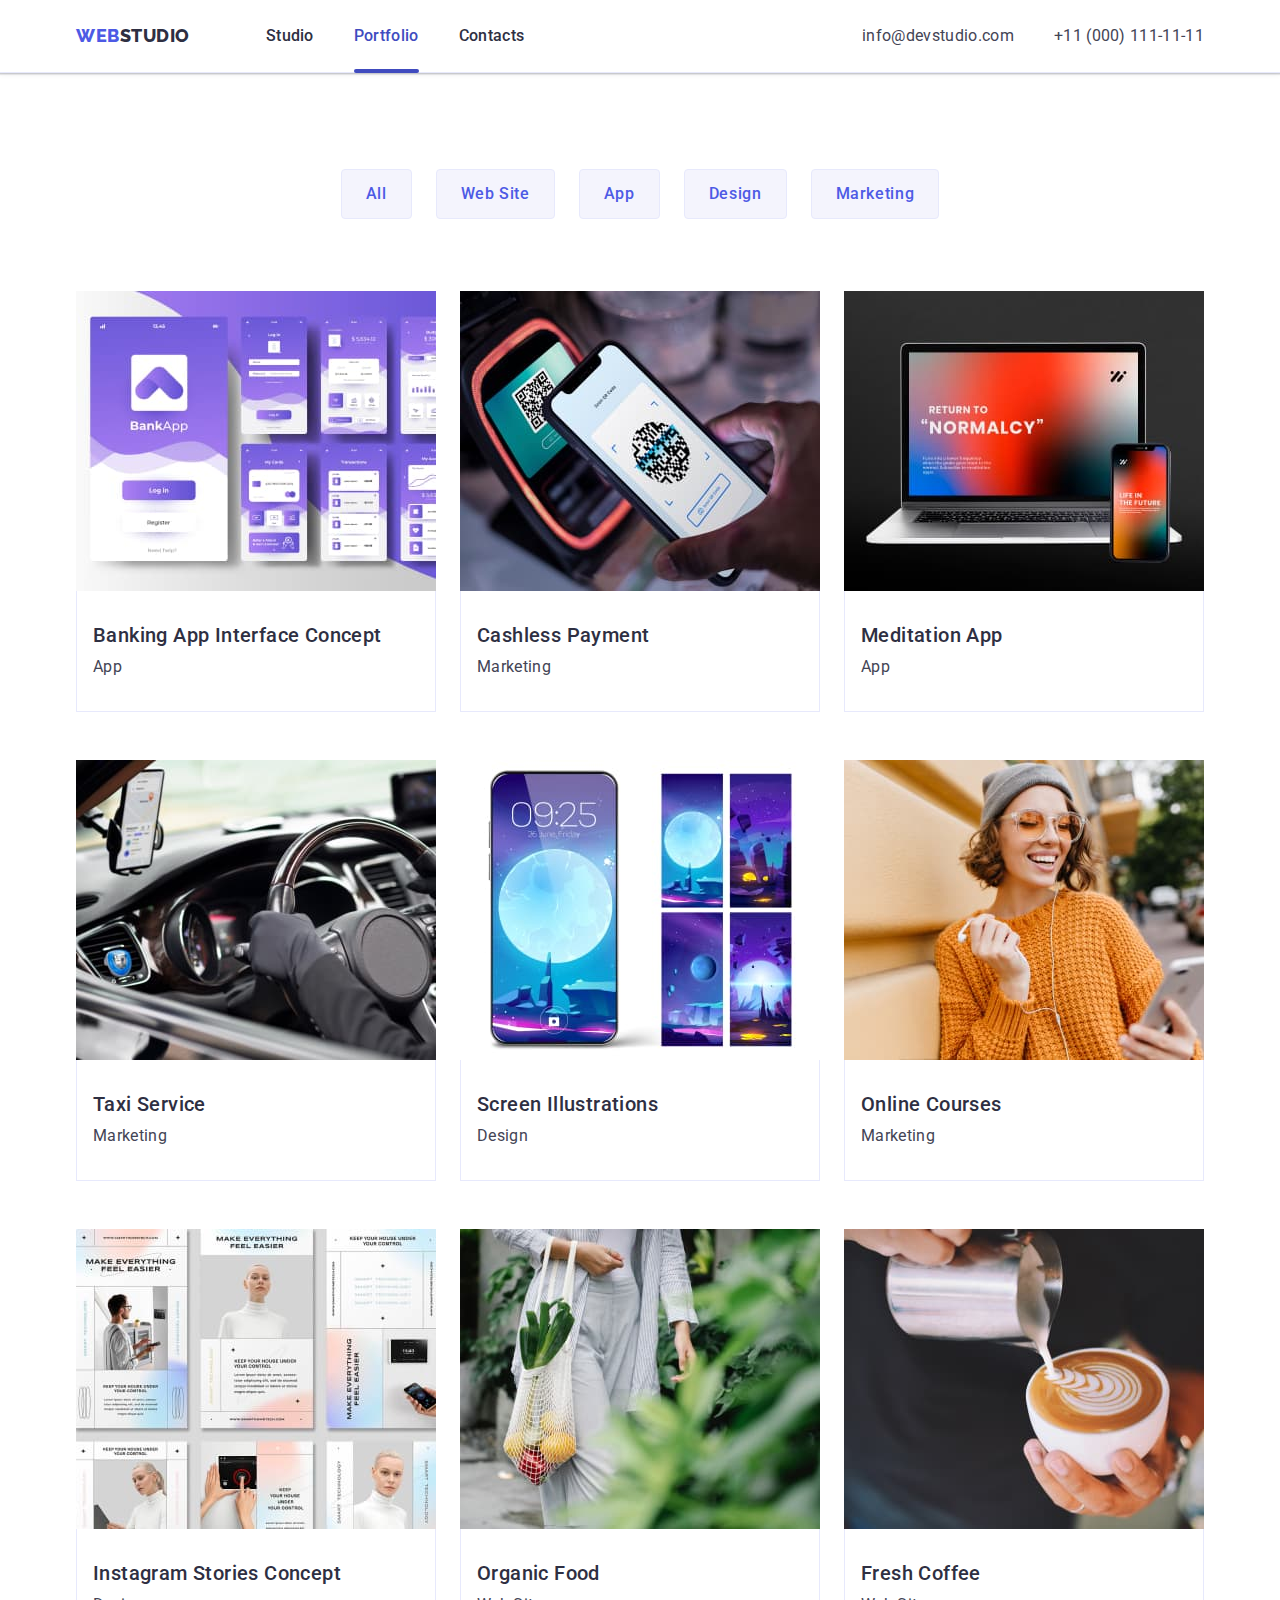
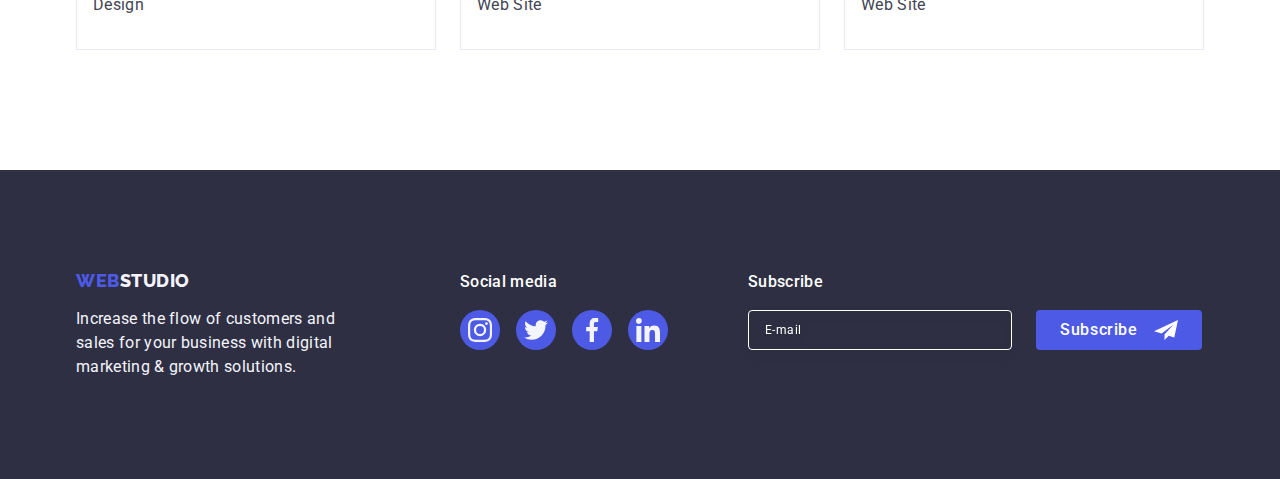
==== commit 95853609: "footer" ====
--- a/portfolio.html
+++ b/portfolio.html
@@ -209,14 +209,15 @@
 <div class="footer-form">
     <p class="footer-form-title">Subscribe</p>
     <form class="footer-flex">
-        <label for="footer-email" class="footer-label">
+        <label class="footer-label">
         <input type="text" class="footer-input" name="footer-email" id="footer-email" placeholder="E-mail">
+    </label>
     <button type="submit" class="footer-form-btn">
         <span class="footer-btn">Subscribe</span>
         <svg class="footer-btn-icon" width="24" height="24">
             <use href="./images/icons.svg#icon-Frame"></use>
         </svg>
-    </button></label></form>
+    </button></form>
 </div>
     </div>
 </footer>
--- a/css/styles.css
+++ b/css/styles.css
@@ -630,8 +630,14 @@
     height: 40px;
     border: 1px solid #FFFFFF;
     border-radius: 4px;
-    background-color: #2E2F42;
+    background-color: transparent;
     color: #FFFFFF;
+    font-size: 12px;
+    line-height: 1.5;
+    letter-spacing: 0.04em;
+    padding-left: 16px; 
+    filter: drop-shadow(0px 4px 4px rgba(0, 0, 0, 0.15))
+
 }
 .footer-input::placeholder {
     font-weight: 400;
@@ -775,6 +781,13 @@
     outline: transparent;
     position: relative;
     padding-left: 4px;
+    font-size: 12px;
+    line-height: 1.17;
+    letter-spacing: 0.04em;
+    color: rgba(46, 47, 66, 0.4);
+    background-color: transparent;
+    padding: 8px 16px;
+    transition: border-color 250ms cubic-bezier(0.4, 0, 0.2, 1); 
 }
 .input-wrap {
     position: relative;
@@ -789,6 +802,9 @@
 }
 .modal-field {
     margin-bottom: 8px;
+}
+.modal-comment {
+    margin-bottom: 16px;
 }
 .modal-text::placeholder {
     font-weight: 400;
